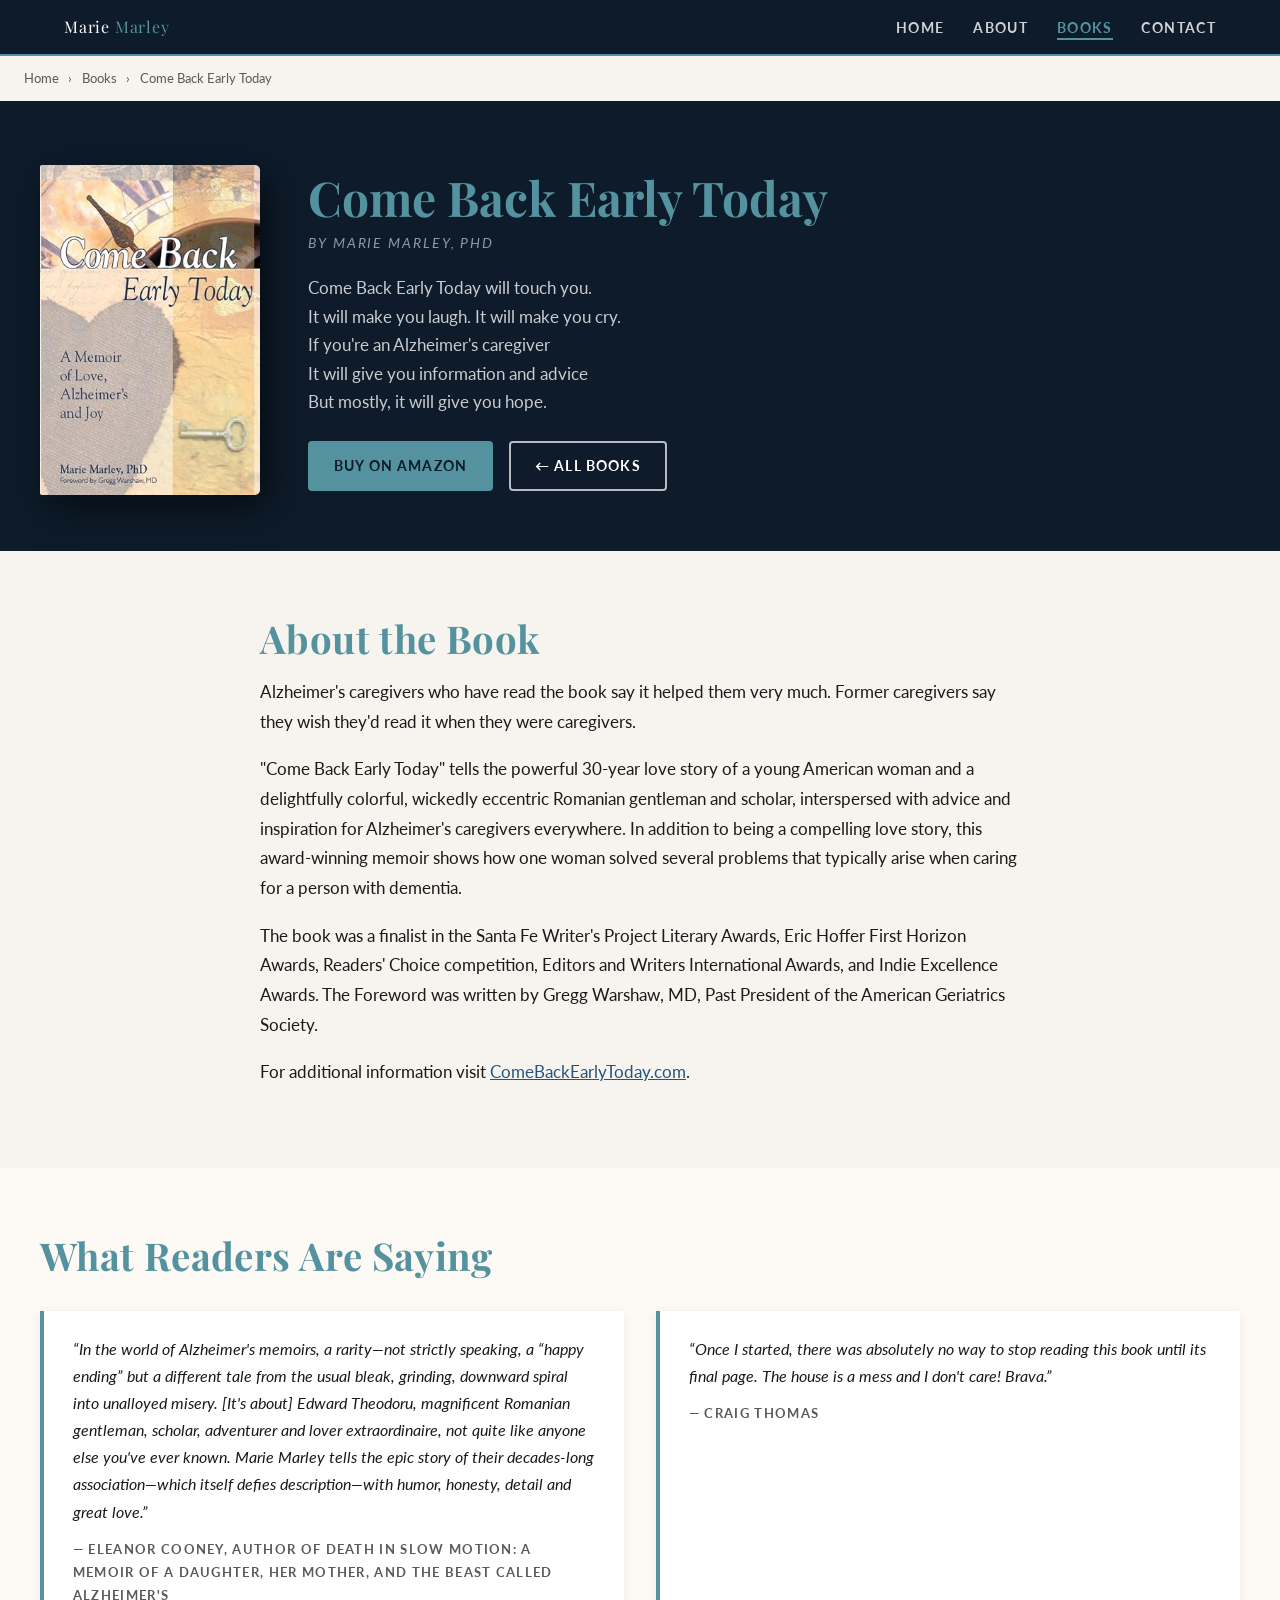
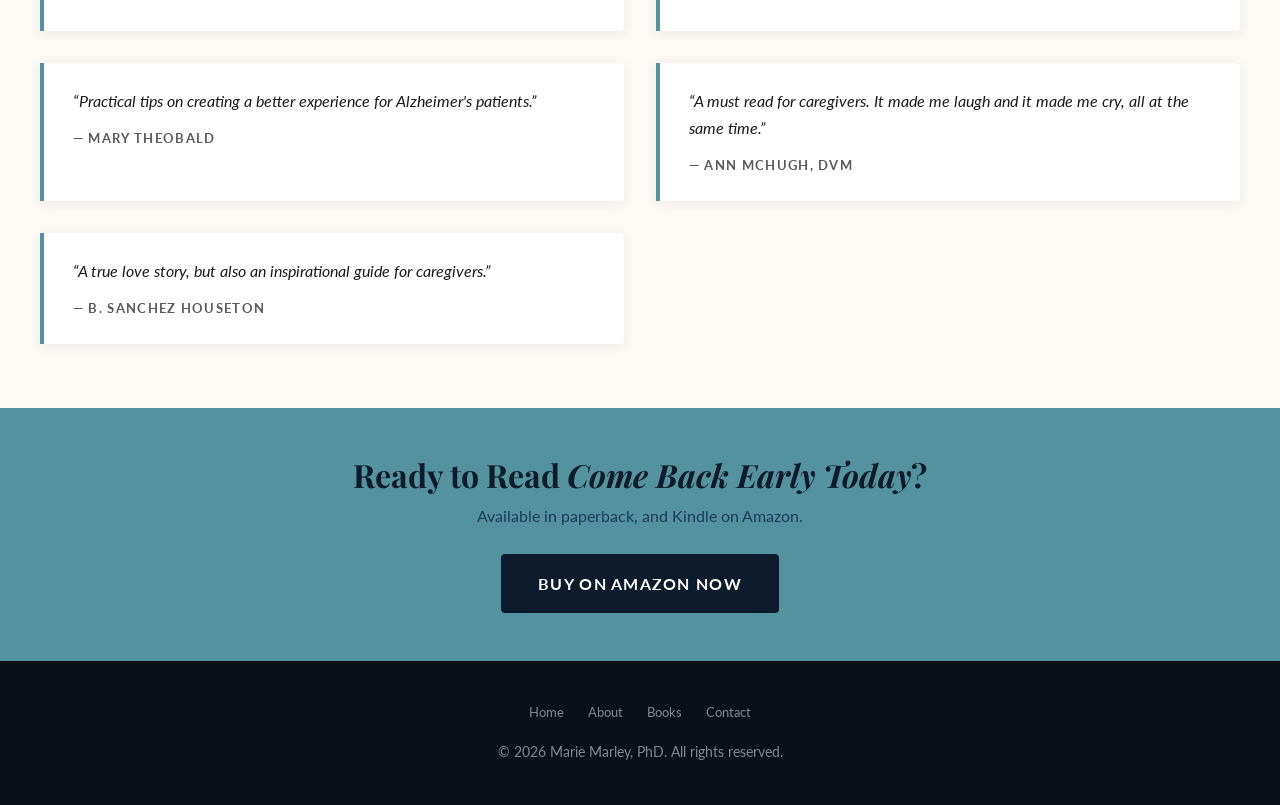
==== books/come-back-early-today.html @ f7d9d996 "Content added" ====
<!doctype html>
<html lang="en">
  <head>
    <meta charset="UTF-8" />
    <meta name="viewport" content="width=device-width, initial-scale=1.0" />

    <title>Come Back Early Today — Marie Marley, PhD</title>
    <meta
      name="description"
      content="Come Back Early Today by Marie Marley, PhD — An award-winning memoir of love and Alzheimer's caregiving. Read reviews, learn about the book, and buy on Amazon."
    />
    <meta name="author" content="Marie Marley, PhD" />
    <meta name="robots" content="index, follow" />
    <link
      rel="canonical"
      href="https://www.mariemarley.com/books/come-back-early-today.html"
    />

    <meta property="og:type" content="book" />
    <meta
      property="og:title"
      content="Come Back Early Today — Marie Marley, PhD"
    />
    <meta
      property="og:description"
      content="Award-winning memoir Come Back Early Today blends a 30-year love story with practical Alzheimer's-caregiving tips, offering hope, humor and inspiration."
    />
    <meta
      property="og:url"
      content="https://www.mariemarley.com/books/come-back-early-today.html"
    />
    <meta
      property="og:image"
      content="https://www.mariemarley.com/cbet-cover.jpg"
    />
    <meta property="books:author" content="Marie Marley, PhD" />

    <link rel="preconnect" href="https://fonts.googleapis.com" />
    <link rel="preconnect" href="https://fonts.gstatic.com" crossorigin />
    <link
      href="https://fonts.googleapis.com/css2?family=Playfair+Display:ital,wght@0,400;0,700;1,400&family=Lato:wght@400;700&display=swap"
      rel="stylesheet"
    />
    <link rel="stylesheet" href="../style.css" />

    <script type="application/ld+json">
      {
        "@context": "https://schema.org",
        "@type": "Book",
        "name": "Come Back Early Today",
        "author": {
          "@type": "Person",
          "name": "Marie Marley",
          "honorificSuffix": "PhD",
          "url": "https://www.mariemarley.com/"
        },
        "url": "https://www.mariemarley.com/books/come-back-early-today.html",
        "description": "Award-winning memoir Come Back Early Today blends a 30-year love story with practical Alzheimer's-caregiving tips, offering hope, humor and inspiration.",
        "genre": ["Memoir", "Caregiving", "Alzheimers"],
        "inLanguage": "en",
        "offers": {
          "@type": "Offer",
          "url": "https://a.co/d/095ijXGt",
          "availability": "https://schema.org/InStock",
          "seller": { "@type": "Organization", "name": "Amazon" }
        }
      }
    </script>
  </head>

  <body>
    <!-- Nav -->
    <nav class="site-nav" role="navigation" aria-label="Main navigation">
      <div class="site-nav-inner">
        <a href="../index.html" class="nav-logo">Marie <span>Marley</span></a>
        <ul class="nav-links">
          <li><a href="../index.html">Home</a></li>
          <li><a href="../index.html#about">About</a></li>
          <li>
            <a href="../index.html#books" class="active" aria-current="page"
              >Books</a
            >
          </li>
          <li><a href="../index.html#contact">Contact</a></li>
        </ul>
      </div>
    </nav>

    <!-- Breadcrumb -->
    <nav class="breadcrumb" aria-label="Breadcrumb">
      <a href="../index.html">Home</a>
      <span aria-hidden="true">›</span>
      <a href="../index.html#books">Books</a>
      <span aria-hidden="true">›</span>
      Come Back Early Today
    </nav>

    <main id="main-content">
      <!-- Hero -->
      <section class="book-hero" aria-labelledby="book-title">
        <div class="book-hero-inner">
          <div class="book-hero-cover">
            <img
              src="../cbet-cover.jpg"
              alt="Come Back Early Today book cover"
              width="220"
              height="330"
            />
          </div>
          <div class="book-hero-meta">
            <h1 id="book-title">Come Back Early Today</h1>
            <p class="book-subtitle-line">By Marie Marley, PhD</p>
            <p>
              Come Back Early Today will touch you.<br />
              It will make you laugh. It will make you cry.<br />
              If you're an Alzheimer's caregiver<br />
              It will give you information and advice<br />
              But mostly, it will give you hope.
            </p>
            <div class="book-cta-group">
              <a
                href="https://a.co/d/095ijXGt"
                class="btn btn-primary"
                target="_blank"
                rel="noopener noreferrer"
                aria-label="Buy Come Back Early Today on Amazon (opens in new tab)"
                >Buy on Amazon</a
              >
              <a href="../index.html#books" class="btn btn-ghost"
                >← All Books</a
              >
            </div>
          </div>
        </div>
      </section>

      <!-- Description -->
      <section class="book-desc-section" aria-labelledby="desc-heading">
        <div class="book-desc-inner">
          <h2 id="desc-heading" class="section-heading">About the Book</h2>
          <p>
            Alzheimer's caregivers who have read the book say it helped them
            very much. Former caregivers say they wish they'd read it when they
            were caregivers.
          </p>
          <p>
            "Come Back Early Today" tells the powerful 30-year love story of a
            young American woman and a delightfully colorful, wickedly eccentric
            Romanian gentleman and scholar, interspersed with advice and
            inspiration for Alzheimer's caregivers everywhere. In addition to
            being a compelling love story, this award-winning memoir shows how
            one woman solved several problems that typically arise when caring
            for a person with dementia.
          </p>
          <p>
            The book was a finalist in the Santa Fe Writer's Project Literary
            Awards, Eric Hoffer First Horizon Awards, Readers' Choice
            competition, Editors and Writers International Awards, and Indie
            Excellence Awards. The Foreword was written by Gregg Warshaw, MD,
            Past President of the American Geriatrics Society.
          </p>
          <p>
            For additional information visit
            <a href="https:www.ComeBackEarlyToday.com">ComeBackEarlyToday.com</a
            >.
          </p>
        </div>
      </section>

      <!-- Reviews -->
      <section class="reviews-section" aria-labelledby="reviews-heading">
        <div class="reviews-inner">
          <h2 class="section-heading" id="reviews-heading">
            What Readers Are Saying
          </h2>
          <div class="reviews-grid">
            <div class="review-card">
              <p class="review-text">
                &ldquo;In the world of Alzheimer's memoirs, a rarity—not
                strictly speaking, a “happy ending” but a different tale from
                the usual bleak, grinding, downward spiral into unalloyed
                misery. [It's about] Edward Theodoru, magnificent Romanian
                gentleman, scholar, adventurer and lover extraordinaire, not
                quite like anyone else you've ever known. Marie Marley tells the
                epic story of their decades-long association—which itself defies
                description—with humor, honesty, detail and great love.&rdquo;
              </p>
              <p class="review-attribution">
                &mdash; Eleanor Cooney, Author of Death in Slow Motion: a Memoir
                of a Daughter, her Mother, and the Beast Called Alzheimer's
              </p>
            </div>

            <div class="review-card">
              <p class="review-text">
                &ldquo;Once I started, there was absolutely no way to stop
                reading this book until its final page. The house is a mess and
                I don't care! Brava.&rdquo;
              </p>
              <p class="review-attribution">&mdash; Craig Thomas</p>
            </div>

            <div class="review-card">
              <p class="review-text">
                &ldquo;Practical tips on creating a better experience for
                Alzheimer's patients.&rdquo;
              </p>
              <p class="review-attribution">&mdash; Mary Theobald</p>
            </div>

            <div class="review-card">
              <p class="review-text">
                &ldquo;A must read for caregivers. It made me laugh and it made
                me cry, all at the same time.&rdquo;
              </p>
              <p class="review-attribution">&mdash; Ann McHugh, DVM</p>
            </div>

            <div class="review-card">
              <p class="review-text">
                &ldquo;A true love story, but also an inspirational guide for
                caregivers.&rdquo;
              </p>
              <p class="review-attribution">&mdash; B. Sanchez Houseton</p>
            </div>
          </div>
        </div>
      </section>

      <!-- CTA Banner -->
      <section class="book-cta-banner" aria-labelledby="cta-heading">
        <h2 id="cta-heading">Ready to Read <em>Come Back Early Today</em>?</h2>
        <p>Available in paperback, and Kindle on Amazon.</p>
        <a
          href="https://a.co/d/095ijXGt"
          class="btn btn-primary"
          target="_blank"
          rel="noopener noreferrer"
          aria-label="Buy Come Back Early Today on Amazon"
          >Buy on Amazon Now</a
        >
      </section>
    </main>

    <!-- Footer -->
    <footer class="site-footer" role="contentinfo">
      <div class="footer-inner">
        <ul class="footer-links">
          <li><a href="../index.html">Home</a></li>
          <li><a href="../index.html#about">About</a></li>
          <li><a href="../index.html#books">Books</a></li>
          <li><a href="../index.html#contact">Contact</a></li>
        </ul>
        <p class="footer-copy">
          &copy; <span id="yr"></span> Marie Marley, PhD. All rights reserved.
        </p>
      </div>
    </footer>
    <script>
      document.getElementById("yr").textContent = new Date().getFullYear();
    </script>
  </body>
</html>
---- style.css ----
/* ============================================================
   Marie Marley, PhD — Author Website
   Type: Playfair Display (display) + Lato (body)
   ============================================================ */

/* ---------- Reset & Base ---------- */
*, *::before, *::after { box-sizing: border-box; margin: 0; padding: 0; }

:root {
  --aqua:        #54929f;
  --aqua-deep:   #205482;
  --navy:        #0d1b2a;
  --navy-mid:    #1a3a5c;
  --cream:       #f7f3ee;
  --warm-white:  #fdfaf6;
  --body-text:   #1a1a1a;
  --muted:       #5a5a5a;
  --shelf-wood:  #7a5230;
  --shelf-dark:  #4a3018;
  --shelf-lip:   #271a0a;
  --gold:        #c89c4a;
  --vt-wood-dark: #1a1208;
  --vt-wood-medium: #2d2116;
  --vt-wood-light: #3d2e1f;

  --max-w: 1200px;
  --section-pad: 4rem 1.5rem;
  --radius: 4px;
}

html { scroll-behavior: smooth; }

body {
  font-family: 'Lato', 'Segoe UI', Arial, sans-serif;
  font-size: 17px;
  line-height: 1.75;
  color: var(--body-text);
  background: var(--warm-white);
}

img { display: block; max-width: 100%; height: auto; }

a { color: var(--aqua-deep); text-decoration: underline; }
a:hover { color: var(--navy); }

/* ---------- Typography ---------- */
h1, h2, h3, h4 {
  font-family: 'Playfair Display', Georgia, 'Times New Roman', serif;
  line-height: 1.2;
}

.section-heading {
  color: var(--aqua);
  font-size: clamp(1.6rem, 3.5vw, 2.4rem);
  margin-bottom: 0.5rem;
  letter-spacing: 0.01em;
}

.section-subhead {
  color: var(--muted);
  font-size: 1rem;
  font-weight: 400;
  margin-bottom: 2.5rem;
  font-style: italic;
}

/* ---------- Buttons ---------- */
.btn {
  display: inline-block;
  padding: 0.65rem 1.5rem;
  border-radius: var(--radius);
  font-family: 'Lato', sans-serif;
  font-size: 0.9rem;
  font-weight: 700;
  text-transform: uppercase;
  letter-spacing: 0.08em;
  text-decoration: none;
  transition: background 0.2s, color 0.2s, transform 0.15s;
  cursor: pointer;
}

.btn-primary {
  background: var(--aqua);
  color: var(--navy);
  border: 2px solid var(--aqua);
}
.btn-primary:hover {
  background: var(--aqua-deep);
  border-color: var(--aqua-deep);
  color: white;
  transform: translateY(-1px);
}

.btn-outline {
  background: transparent;
  color: var(--navy-mid);
  border: 2px solid var(--navy-mid);
}
.btn-outline:hover {
  background: var(--navy-mid);
  color: white;
  transform: translateY(-1px);
}

.btn-ghost {
  background: transparent;
  color: white;
  border: 2px solid rgba(255,255,255,0.7);
}
.btn-ghost:hover {
  background: rgba(255,255,255,0.15);
  border-color: white;
  color: white;
}

/* ---------- Site Header & Hero ---------- */
.site-header {
  position: relative;
  width: 100%;
  background: var(--navy);
  overflow: hidden;
}

.hero-cityscape {
  position: absolute;
  inset: 0;
  width: 100%;
  height: 100%;
  object-fit: cover;
  object-position: center bottom;
}

.hero-overlay {
  position: absolute;
  inset: 0;
  background: linear-gradient(
    to bottom,
    rgba(13,27,42,0.55) 0%,
    rgba(13,27,42,0.25) 55%,
    rgba(13,27,42,0.72) 100%
  );
}

.hero-content {
  position: relative;
  z-index: 2;
  display: flex;
  align-items: center;
  justify-content: center;
  padding: 3.5rem 1.5rem 2rem;
  min-height: 220px;
}

.hero-name {
  font-family: 'Playfair Display', Georgia, serif;
  font-size: clamp(2rem, 5.5vw, 4rem);
  color: white;
  text-align: center;
  letter-spacing: 0.04em;
  text-shadow: 0 2px 18px rgba(0,0,0,0.5);
  line-height: 1.1;
}

.hero-name span {
  display: block;
  font-size: 0.45em;
  font-weight: 400;
  letter-spacing: 0.18em;
  text-transform: uppercase;
  margin-top: 0.3em;
}

/* ---------- Bookshelf ---------- */
.bookshelf-section {
  position: relative;
  z-index: 2;
  background: transparent;
  padding: 0 0 0;
  overflow: hidden;
}

/* The wooden shelf sits at the bottom of the header region */
.shelf-wrapper {
  background: linear-gradient(to bottom, rgba(13,27,42,0.85) 0%, var(--navy) 100%);
  padding: 1.5rem 1.5rem 0;
  display: flex;
  justify-content: center;
}

.shelf-inner {
  width: 100%;
  max-width: var(--max-w);
  position: relative;
}

.shelf-books {
  display: flex;
  align-items: flex-end;
  justify-content: center;
  gap: 2rem;
  padding: 0 1rem;
}

.shelf-book {
  display: flex;
  flex-direction: column;
  align-items: center;
  text-decoration: none;
  transition: transform 0.25s;
  flex: 0 0 auto;
}

.shelf-book:hover { transform: translateY(-8px); }

.shelf-book img {
  width: clamp(70px, 10vw, 130px);
  height: auto;
  box-shadow: 4px 6px 16px rgba(0,0,0,0.55);
  border-radius: 2px 3px 3px 2px;
}

.shelf-book.coming-soon {
  opacity: 0.55;
  cursor: default;
}
.shelf-book.coming-soon:hover { transform: none; }

.shelf-book-label {
  visibility: hidden;
  position: fixed;
  font-family: 'Lato', sans-serif;
  font-size: 0.65rem;
  color: rgba(255,255,255,0.6);
  text-transform: uppercase;
  letter-spacing: 0.12em;
  margin-top: 0.5rem;
  text-align: center;
}

/* The plank */
.shelf-plank {
  height: 20px;
  background: url("data:image/svg+xml,%3Csvg viewBox='0 0 100 100' xmlns='://www.w3.org/2000/svg'%3E%3Cfilter id='noise'%3E%3CfeTurbulence type='fractalNoise' baseFrequency='0.8' numOctaves='4' stitchTiles='stitch'/%3E%3C/filter%3E%3Crect width='100%25' height='100%25' filter='url(%23noise)' opacity='0.08'/%3E%3C/svg%3E"),
    linear-gradient(
      180deg,
      var(--vt-wood-dark) 0%,
      var(--vt-wood-medium) 15%,
      var(--vt-wood-light) 50%,
      var(--vt-wood-medium) 85%,
      var(--vt-wood-dark) 100%
    );
  box-shadow: 0 6px 18px rgba(0,0,0,0.55);
  border-radius: 2px;
  position: relative;
  left: -50%;
  width: 200%;
}
.shelf-plank::before {
  content: '';
  position: absolute;
  top: 2px; left: 0; right: 0;
  height: 3px;
  background: linear-gradient(
    90deg,
    transparent 0%,
    rgba(139, 115, 85, 0.3) 20%,
    rgba(139, 115, 85, 0.5) 50%,
    rgba(139, 115, 85, 0.3) 80%,
    transparent 100%);
  border-radius: 2px;
}
.shelf-lip {
  height: 10px;
  background: var(--shelf-lip);
  box-shadow: 0 4px 10px rgba(0,0,0,0.4);
  position: relative;
  left: -50%;
  width: 200%;
}
.shelf-lip::after {
  content: "";
  position: absolute;
  bottom: 0;
  left: 0;
  right: 0;
  height: 30px;
  background: linear-gradient( 90deg, transparent 0%, rgba(128, 109, 87, 0.3) 20%, rgba(69, 58, 43, 0.5) 50%, rgba(95, 73, 46, 0.3) 80%, transparent 100% );
}

/* ---------- Navigation Bar ---------- */
.site-nav {
  background: var(--navy);
  border-bottom: 2px solid var(--aqua);
  position: sticky;
  top: 0;
  z-index: 100;
}

.site-nav-inner {
  max-width: var(--max-w);
  margin: 0 auto;
  padding: 0 1.5rem;
  display: flex;
  align-items: center;
  justify-content: space-between;
  height: 54px;
}

.nav-logo {
  font-family: 'Playfair Display', Georgia, serif;
  font-size: 1rem;
  color: white;
  text-decoration: none;
  letter-spacing: 0.05em;
}

a.nav-logo:hover {
  color:white;
  text-decoration: underline;
}

.nav-logo span { color: var(--aqua); }

.nav-links {
  display: flex;
  gap: 1.8rem;
  list-style: none;
}

.nav-links a {
  font-size: 0.85rem;
  font-weight: 700;
  text-transform: uppercase;
  letter-spacing: 0.1em;
  color: rgba(255,255,255,0.8);
  text-decoration: none;
  transition: color 0.2s;
  padding-bottom: 2px;
  border-bottom: 2px solid transparent;
}
.nav-links a:hover,
.nav-links a.active {
  color: var(--aqua);
  border-bottom-color: var(--aqua);
}

/* ---------- About / Bio Section ---------- */
.about-section {
  background: var(--cream);
  padding: var(--section-pad);
}

.about-inner {
  max-width: var(--max-w);
  margin: 0 auto;
  display: grid;
  grid-template-columns: 280px 1fr;
  gap: 3.5rem;
  align-items: start;
}

.about-photo-wrap {
  position: relative;
}

.about-photo {
  width: 100%;
  border-radius: var(--radius);
  box-shadow: 6px 8px 28px rgba(13,27,42,0.22);
}

.about-photo-caption {
  font-size: 0.78rem;
  color: var(--muted);
  text-align: center;
  margin-top: 0.6rem;
  font-style: italic;
}

.about-text h2 {
  color: var(--aqua);
  font-size: clamp(1.8rem, 3vw, 2.6rem);
  margin-bottom: 0.15rem;
}

.about-text .author-credential {
  font-size: 0.85rem;
  color: var(--muted);
  text-transform: uppercase;
  letter-spacing: 0.14em;
  font-weight: 700;
  margin-bottom: 1.5rem;
  display: block;
}

.about-text p { margin-bottom: 1.1rem; }
.about-text p:last-child { margin-bottom: 0; }

/* ---------- Books Section ---------- */
.books-section {
  background: var(--warm-white);
  padding: var(--section-pad);
}

.books-section-inner {
  max-width: var(--max-w);
  margin: 0 auto;
}

.books-grid {
  display: block;
}

.book-card {
  background: white;
  border-radius: var(--radius);
  box-shadow: 0 2px 16px rgba(13,27,42,0.09);
  overflow: hidden;
  display: grid;
  transition: box-shadow 0.25s, transform 0.25s;
  margin-bottom: 2.5rem;
  grid-template-columns: repeat(6, 1fr);
}

.book-card:hover {
  box-shadow: 0 8px 32px rgba(13,27,42,0.16);
  transform: translateY(-3px);
}

.book-card-cover {
  background: var(--navy-mid);
  padding: 2rem 2rem 1.5rem;
}

.book-card-cover img {
  width: clamp(120px, 50%, 160px);
  box-shadow: 4px 6px 20px rgba(0,0,0,0.4);
  border-radius: 2px 4px 4px 2px;
  place-self: center;
}

.book-card-body {
  padding: 1.5rem;
  grid-column-start: 2;
  grid-column-end: 6;
}

.book-card-title {
  color: var(--aqua);
  font-size: 1.25rem;
  margin-bottom: 0.4rem;
}

.book-card-subtitle {
  font-size: 0.8rem;
  color: var(--muted);
  margin-bottom: 1rem;
  font-style: italic;
}

.book-card-desc {
  font-size: 0.95rem;
  color: var(--body-text);
  line-height: 1.65;
  flex: 1;
  margin-bottom: 1.4rem;
}

.book-card-links {
  display: flex;
  gap: 0.8rem;
  flex-wrap: wrap;
  margin-top: auto;
}

/* ---------- Upcoming Book Teaser ---------- */
.upcoming-section {
  background: var(--navy);
  padding: var(--section-pad);
  text-align: center;
}

.upcoming-inner {
  max-width: 660px;
  margin: 0 auto;
}

.upcoming-section .section-heading { color: var(--aqua); }
.upcoming-section p.section-subhead { color: rgba(255,255,255,0.55); text-align: center;}

.upcoming-section p {
  color: rgba(255,255,255,0.8);
  font-size: 1.05rem;
  margin-bottom: 2rem;
  text-align: left;
}

/* ---------- Footer ---------- */
.site-footer {
  background: #080f18;
  color: rgba(255,255,255,0.5);
  padding: 2.5rem 1.5rem;
  text-align: center;
  font-size: 0.85rem;
}

.footer-inner {
  max-width: var(--max-w);
  margin: 0 auto;
}

.footer-links {
  list-style: none;
  display: flex;
  gap: 1.5rem;
  justify-content: center;
  margin-bottom: 1rem;
  flex-wrap: wrap;
}

.footer-links a {
  color: rgba(255,255,255,0.5);
  text-decoration: none;
  font-size: 0.82rem;
  transition: color 0.2s;
}
.footer-links a:hover { color: var(--aqua); }

.footer-copy { margin-top: 0.5rem; }

/* ============================================================
   BOOK DETAIL PAGE
   ============================================================ */

/* Book page hero */
.book-hero {
  background: var(--navy);
  padding: 4rem 1.5rem 3.5rem;
}

.book-hero-inner {
  max-width: var(--max-w);
  margin: 0 auto;
  display: grid;
  grid-template-columns: 220px 1fr;
  gap: 3rem;
  align-items: center;
}

.book-hero-cover img {
  width: 100%;
  box-shadow: 8px 12px 36px rgba(0,0,0,0.55);
  border-radius: 2px 5px 5px 2px;
}

.book-hero-meta { color: white; }

.book-hero-meta h1 {
  color: var(--aqua);
  font-size: clamp(1.8rem, 4vw, 3rem);
  margin-bottom: 0.3rem;
}

.book-hero-meta .book-subtitle-line {
  font-size: 0.85rem;
  color: rgba(255,255,255,0.55);
  text-transform: uppercase;
  letter-spacing: 0.14em;
  margin-bottom: 1.2rem;
  font-style: italic;
}

.book-hero-meta p {
  font-size: 1.05rem;
  color: rgba(255,255,255,0.78);
  line-height: 1.7;
  margin-bottom: 1.5rem;
  max-width: 560px;
}

.book-cta-group {
  display: flex;
  gap: 1rem;
  flex-wrap: wrap;
  margin-top: 0.5rem;
}

/* Book description */
.book-desc-section {
  background: var(--cream);
  padding: var(--section-pad);
}

.book-desc-inner {
  max-width: 760px;
  margin: 0 auto;
}

.book-desc-inner h2 { color: var(--aqua); margin-bottom: 1rem; }
.book-desc-inner p { margin-bottom: 1.1rem; }

/* Reviews */
.reviews-section {
  background: var(--warm-white);
  padding: var(--section-pad);
}

.reviews-inner {
  max-width: var(--max-w);
  margin: 0 auto;
}

.reviews-grid {
  display: grid;
  grid-template-columns: repeat(2, 1fr);
  gap: 2rem;
  margin-top: 2rem;
}

.review-card {
  background: white;
  border-left: 4px solid var(--aqua);
  border-radius: 0 var(--radius) var(--radius) 0;
  padding: 1.5rem 1.8rem;
  box-shadow: 0 2px 12px rgba(13,27,42,0.07);
}

.review-text {
  font-style: italic;
  font-size: 1rem;
  color: var(--body-text);
  line-height: 1.7;
  margin-bottom: 0.8rem;
}

.review-attribution {
  font-size: 0.82rem;
  font-weight: 700;
  color: var(--muted);
  text-transform: uppercase;
  letter-spacing: 0.1em;
}

/* Awards */
.awards-section {
  background: var(--navy);
  padding: var(--section-pad);
}

.awards-inner {
  max-width: var(--max-w);
  margin: 0 auto;
}

.awards-inner .section-heading { color: var(--aqua); }

.awards-list {
  list-style: none;
  display: flex;
  flex-wrap: wrap;
  gap: 1rem;
  margin-top: 1.5rem;
}

.awards-list li {
  background: rgba(46,196,214,0.12);
  border: 1px solid rgba(46,196,214,0.35);
  color: var(--aqua);
  padding: 0.6rem 1.2rem;
  border-radius: 2rem;
  font-size: 0.88rem;
  font-weight: 700;
  letter-spacing: 0.06em;
}

/* Book page CTA banner */
.book-cta-banner {
  background: var(--aqua);
  padding: 3rem 1.5rem;
  text-align: center;
}

.book-cta-banner h2 {
  color: var(--navy);
  font-size: clamp(1.4rem, 3vw, 2rem);
  margin-bottom: 0.5rem;
}
.book-cta-banner p {
  color: var(--navy-mid);
  margin-bottom: 1.5rem;
  font-size: 1rem;
}
.book-cta-banner .btn-primary {
  background: var(--navy);
  border-color: var(--navy);
  color: white;
  font-size: 1rem;
  padding: 0.85rem 2.2rem;
}
.book-cta-banner .btn-primary:hover {
  background: #0d1b2a;
  border-color: #0d1b2a;
}

/* Breadcrumb nav */
.breadcrumb {
  background: var(--cream);
  padding: 0.7rem 1.5rem;
  font-size: 0.82rem;
  color: var(--muted);
}
.breadcrumb a {
  color: var(--muted);
  text-decoration: none;
}
.breadcrumb a:hover { color: var(--aqua-deep); }
.breadcrumb span { margin: 0 0.4rem; }

/* ============================================================
   RESPONSIVE
   ============================================================ */

@media (max-width: 900px) {
  .about-inner {
    grid-template-columns: 1fr;
  }
  .about-photo-wrap {
    max-width: 280px;
    margin: 0 auto;
  }
  .books-grid {
    grid-template-columns: repeat(2, 1fr);
  }
  .book-hero-inner {
    grid-template-columns: 180px 1fr;
    gap: 2rem;
  }
  .reviews-grid {
    grid-template-columns: 1fr;
  }
}

@media (max-width: 640px) {
  :root { --section-pad: 2.8rem 1.2rem; }

  .shelf-books { gap: 0.8rem; }
  .shelf-book img { width: clamp(55px, 18vw, 90px); }

  .books-grid {
    max-width: 420px;
    margin: 0 auto;
  }

  .book-card {
    grid-template-columns: 1fr;
  }

  .book-hero-inner {
    grid-template-columns: 1fr;
    text-align: center;
  }
  .book-hero-cover {
    max-width: 200px;
    margin: 0 auto;
  }
  .book-hero-meta p { max-width: 100%; }
  .book-cta-group { justify-content: center; }

  .nav-links { gap: 1rem; }
  .nav-links a { font-size: 0.76rem; }

  .hero-name { font-size: clamp(1.5rem, 7vw, 2.8rem); }
}

@media (max-width: 400px) {
  .shelf-books { gap: 0.5rem; }
  .shelf-book img { width: 55px; }
  .nav-links { gap: 0.7rem; }
  .nav-links a { font-size: 0.7rem; letter-spacing: 0.05em; }
}

/* ---------- Print / reduced motion ---------- */
@media (prefers-reduced-motion: reduce) {
  .shelf-book, .book-card, .btn { transition: none; }
}
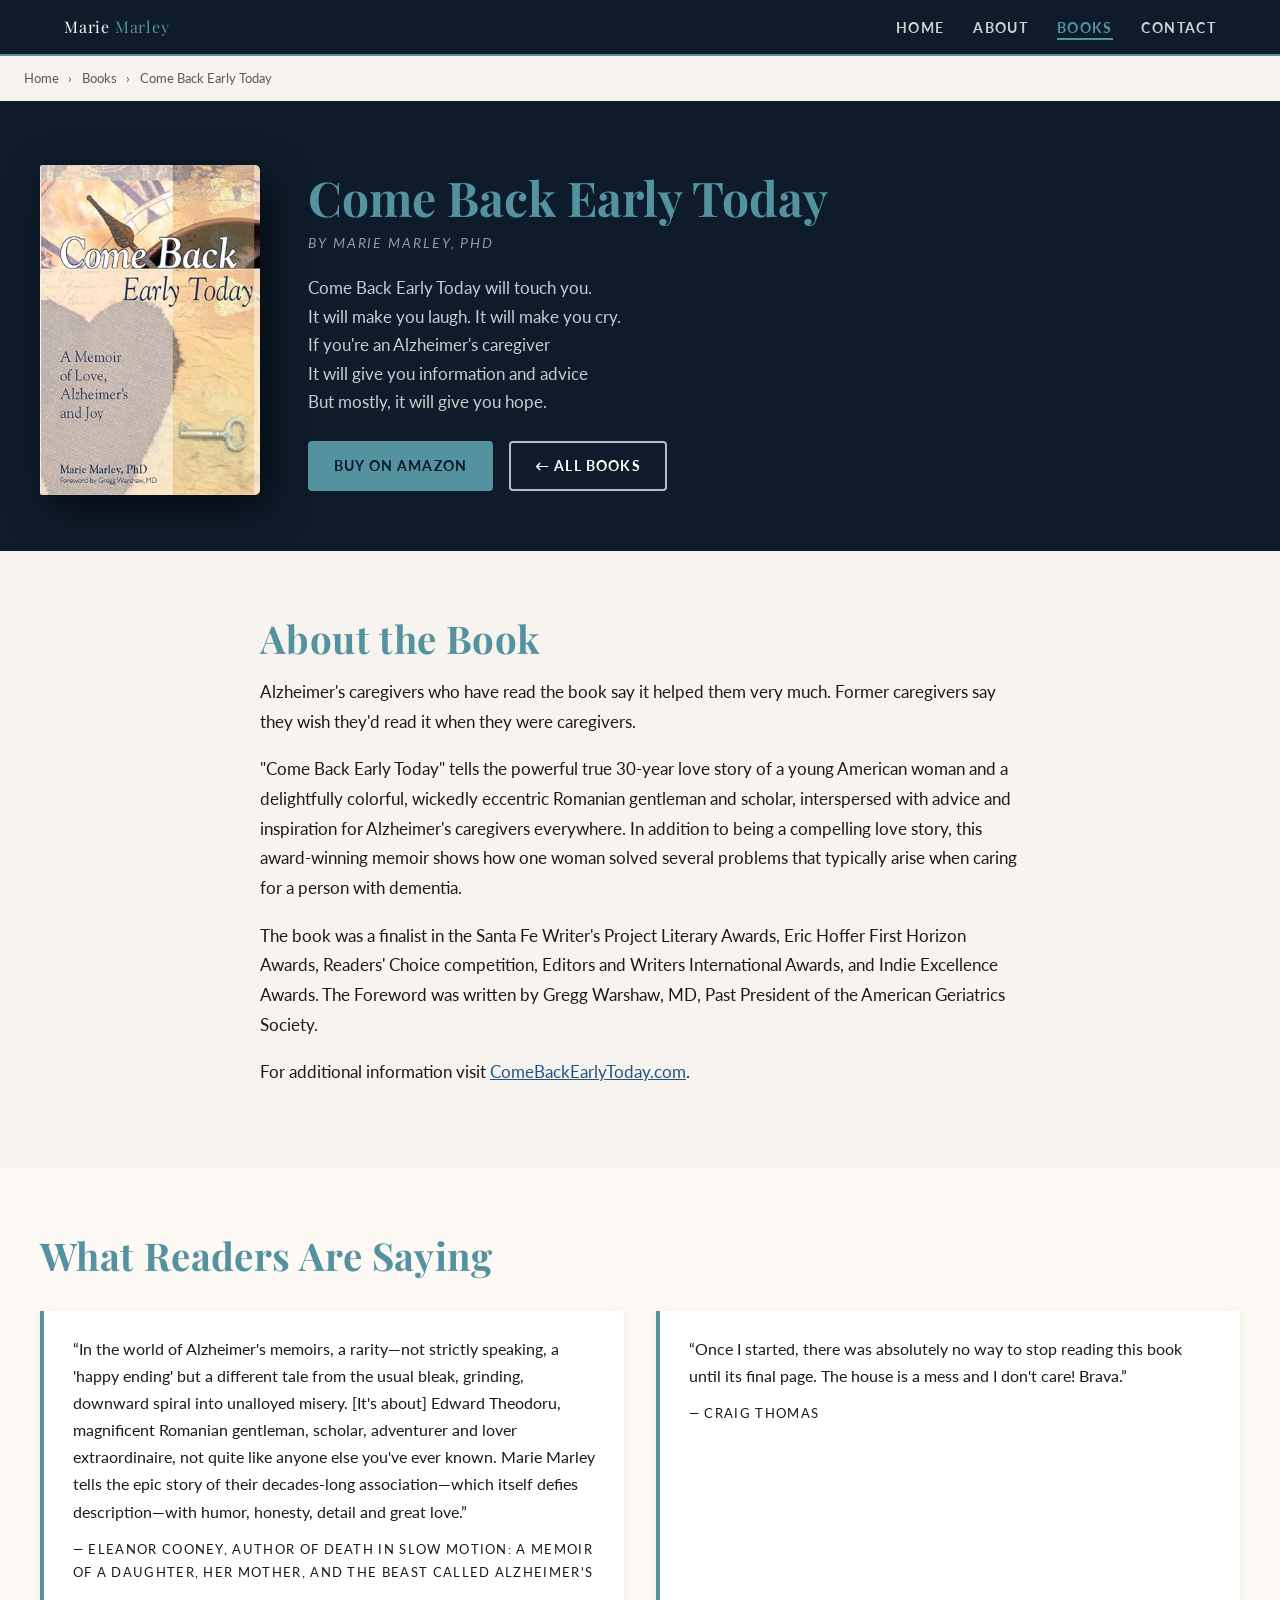
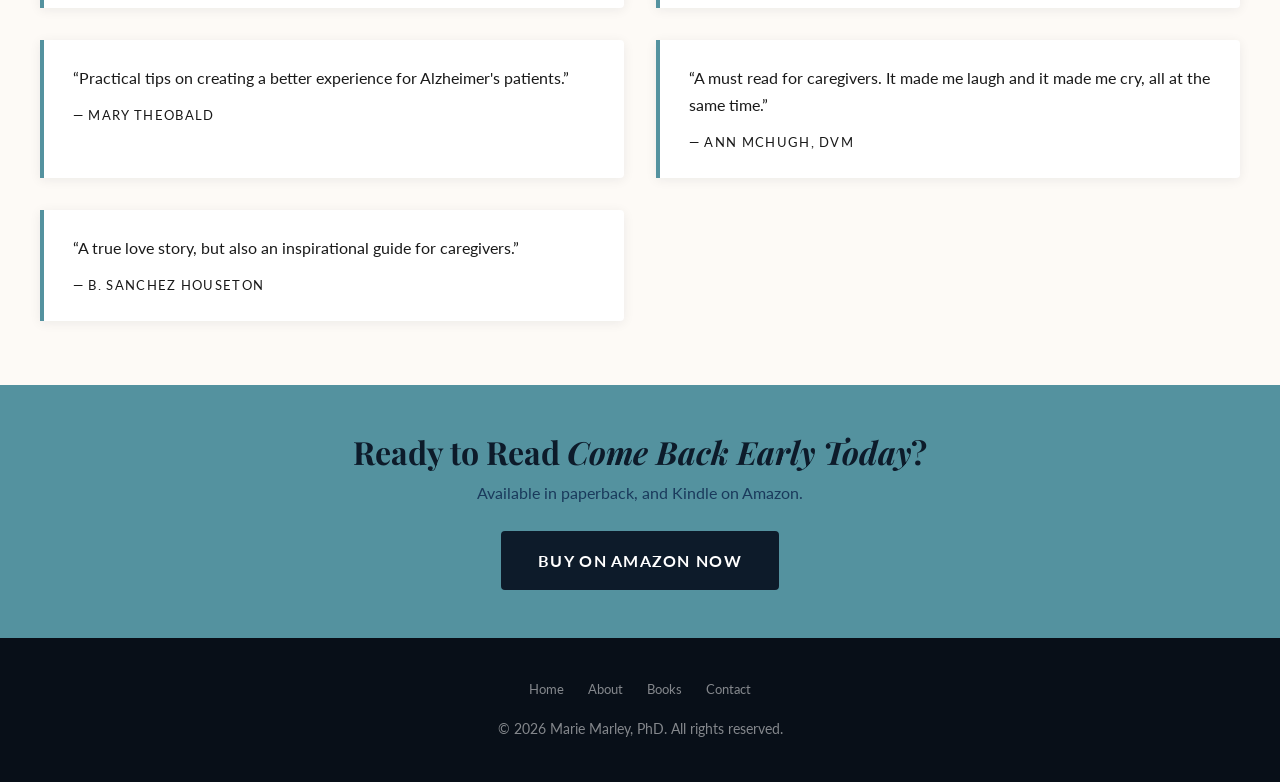
==== commit 145f51bf: "bug fixes and meta data" ====
--- a/books/come-back-early-today.html
+++ b/books/come-back-early-today.html
@@ -7,7 +7,7 @@
     <title>Come Back Early Today — Marie Marley, PhD</title>
     <meta
       name="description"
-      content="Come Back Early Today by Marie Marley, PhD — An award-winning memoir of love and Alzheimer's caregiving. Read reviews, learn about the book, and buy on Amazon."
+      content="Award-winning 'Come Back Early Today' tells the powerful love story of a young American woman and a delightfully colorful, wickedly eccentric Romanian gentleman and scholar, with a focus on the time he had Alzheimer's"
     />
     <meta name="author" content="Marie Marley, PhD" />
     <meta name="robots" content="index, follow" />
@@ -23,7 +23,7 @@
     />
     <meta
       property="og:description"
-      content="Award-winning memoir Come Back Early Today blends a 30-year love story with practical Alzheimer's-caregiving tips, offering hope, humor and inspiration."
+      content="Award-winning 'Come Back Early Today' tells the powerful love story of a young American woman and a delightfully colorful, wickedly eccentric Romanian gentleman and scholar, with a focus on the time he had Alzheimer's"
     />
     <meta
       property="og:url"
@@ -55,8 +55,8 @@
           "url": "https://www.mariemarley.com/"
         },
         "url": "https://www.mariemarley.com/books/come-back-early-today.html",
-        "description": "Award-winning memoir Come Back Early Today blends a 30-year love story with practical Alzheimer's-caregiving tips, offering hope, humor and inspiration.",
-        "genre": ["Memoir", "Caregiving", "Alzheimers"],
+        "description": "Award-winning 'Come Back Early Today' tells the powerful love story of a young American woman and a delightfully colorful, wickedly eccentric Romanian gentleman and scholar, with a focus on the time he had Alzheimer's. Caregivers say the book helped them very much; former caregivers say they wish they'd had it when they were caregivers.",
+        "genre": ["Memoir", "Creative nonfiction", "Alzheimers"],
         "inLanguage": "en",
         "offers": {
           "@type": "Offer",
@@ -144,7 +144,7 @@
             were caregivers.
           </p>
           <p>
-            "Come Back Early Today" tells the powerful 30-year love story of a
+            "Come Back Early Today" tells the powerful true 30-year love story of a
             young American woman and a delightfully colorful, wickedly eccentric
             Romanian gentleman and scholar, interspersed with advice and
             inspiration for Alzheimer's caregivers everywhere. In addition to
@@ -177,7 +177,7 @@
             <div class="review-card">
               <p class="review-text">
                 &ldquo;In the world of Alzheimer's memoirs, a rarity—not
-                strictly speaking, a “happy ending” but a different tale from
+                strictly speaking, a 'happy ending' but a different tale from
                 the usual bleak, grinding, downward spiral into unalloyed
                 misery. [It's about] Edward Theodoru, magnificent Romanian
                 gentleman, scholar, adventurer and lover extraordinaire, not
--- a/style.css
+++ b/style.css
@@ -128,6 +128,7 @@
   height: 100%;
   object-fit: cover;
   object-position: center bottom;
+  opacity: .3;
 }
 
 .hero-overlay {
@@ -626,7 +627,6 @@
 }
 
 .review-text {
-  font-style: italic;
   font-size: 1rem;
   color: var(--body-text);
   line-height: 1.7;
@@ -635,8 +635,6 @@
 
 .review-attribution {
   font-size: 0.82rem;
-  font-weight: 700;
-  color: var(--muted);
   text-transform: uppercase;
   letter-spacing: 0.1em;
 }
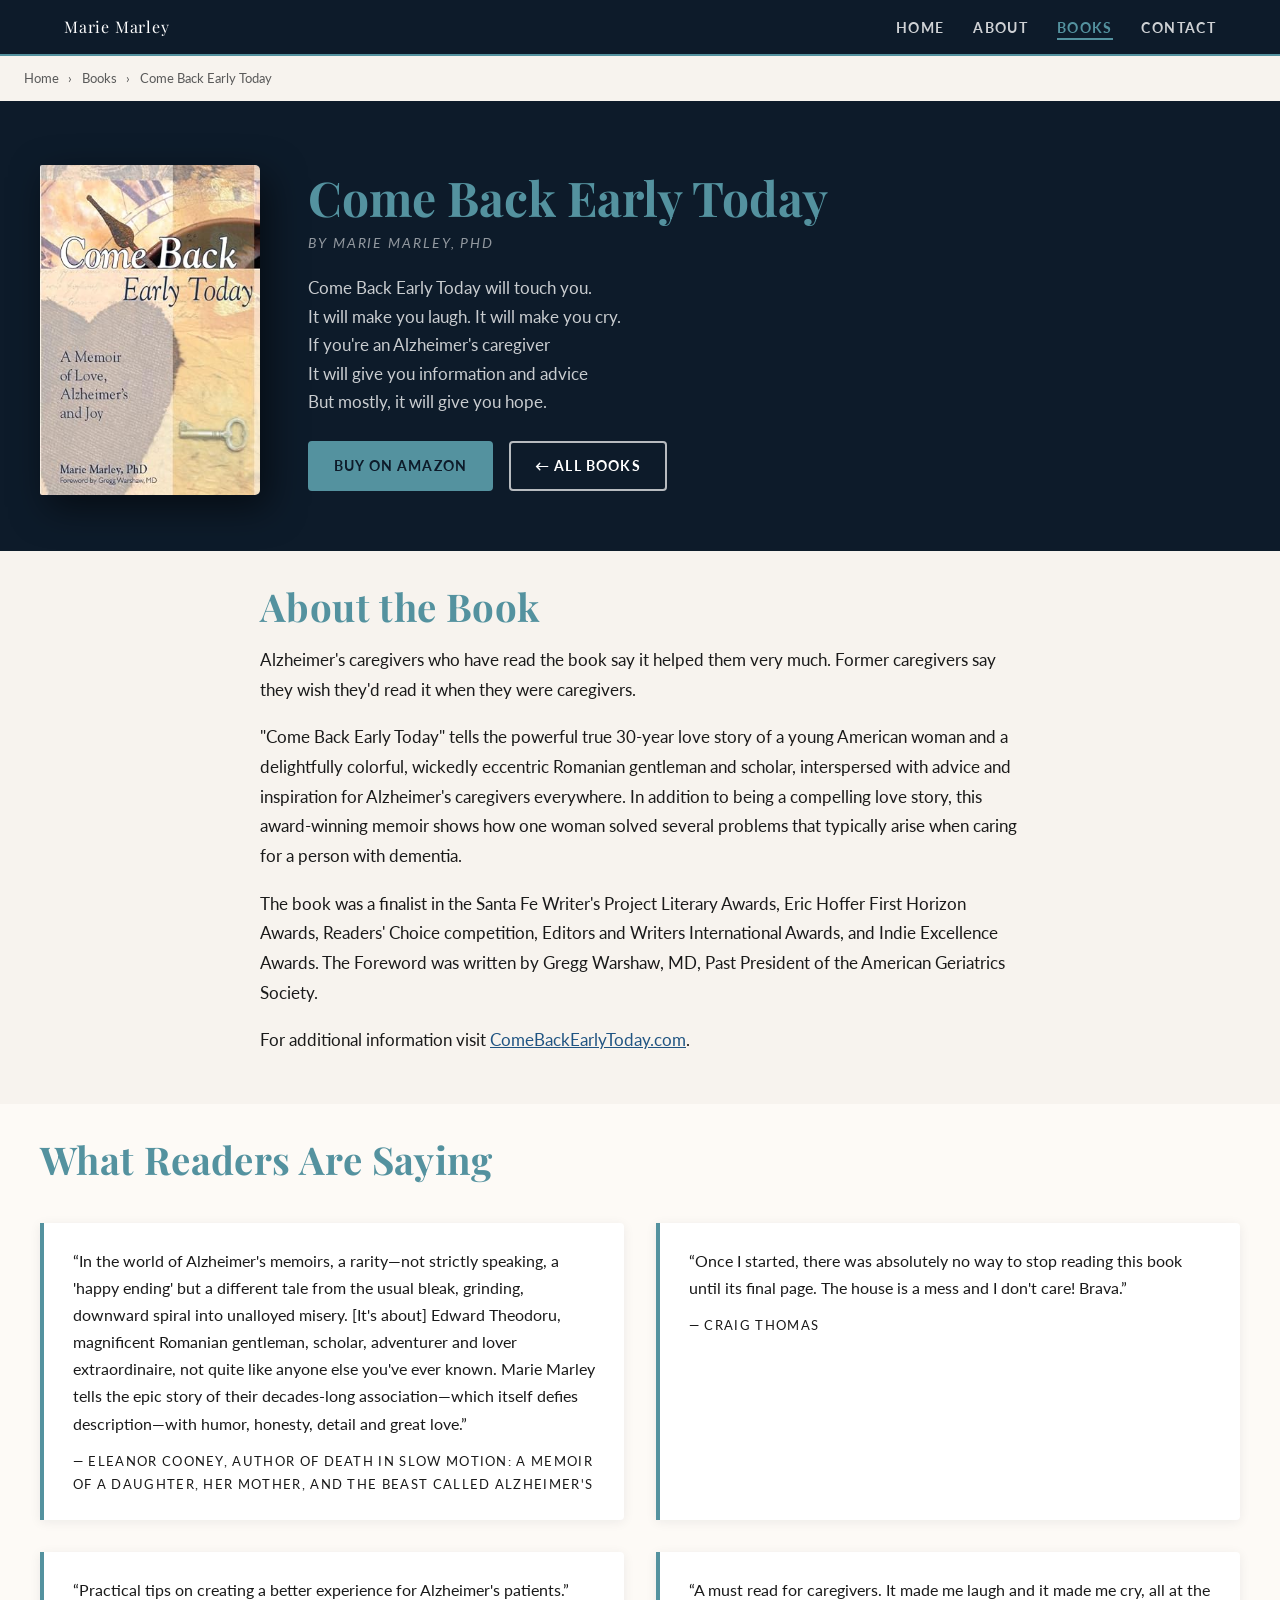
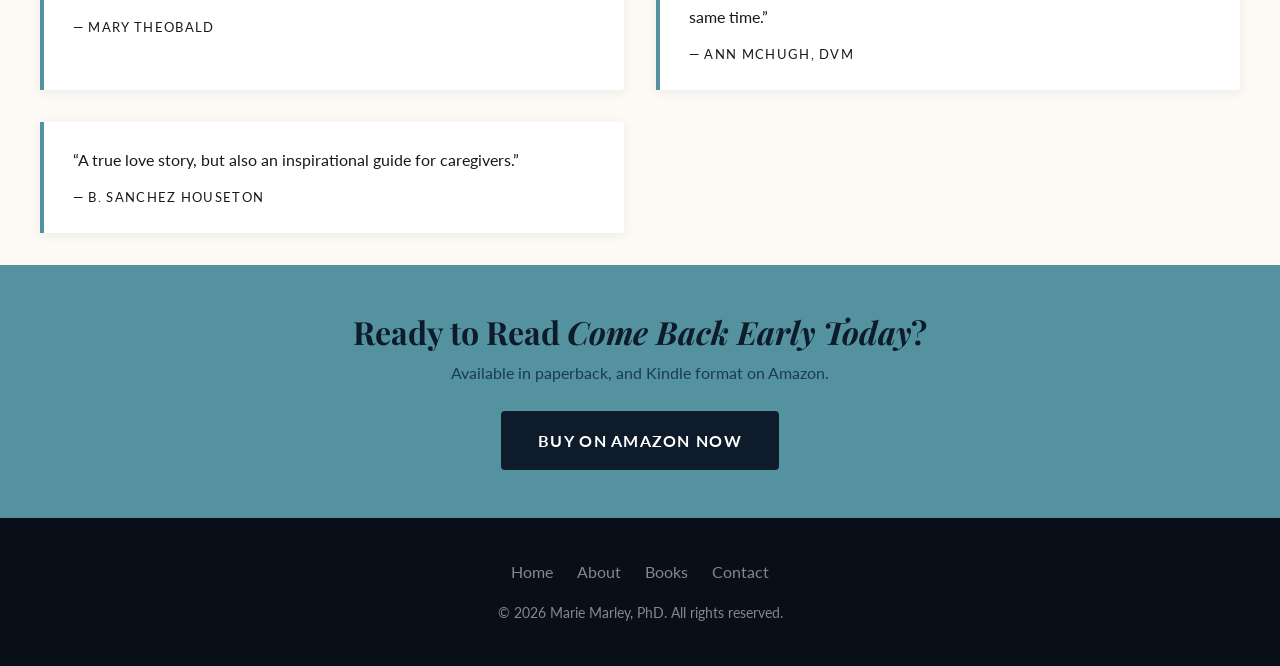
==== commit 5e55d3c7: "fix: minor tweaks from client and meta keywords" ====
--- a/books/come-back-early-today.html
+++ b/books/come-back-early-today.html
@@ -8,6 +8,10 @@
     <meta
       name="description"
       content="Award-winning 'Come Back Early Today' tells the powerful love story of a young American woman and a delightfully colorful, wickedly eccentric Romanian gentleman and scholar, with a focus on the time he had Alzheimer's"
+    />    
+    <meta
+      name="keywords"
+      content="Memoir, Nonfiction, Alzheimer's, Dementia, Alzheimer's caregiving, Dementia caregiving, Caregiving, Marie Marley, Marley, Theodoru, Edward Theodoru, Ed Theodoru, Romance, Love story, Come Back Early Today"
     />
     <meta name="author" content="Marie Marley, PhD" />
     <meta name="robots" content="index, follow" />
@@ -66,6 +70,7 @@
         }
       }
     </script>
+    <meta http-equiv="X-Clacks-Overhead" content="GNU Terry Pratchett" />  
   </head>
 
   <body>
@@ -161,7 +166,7 @@
           </p>
           <p>
             For additional information visit
-            <a href="https:www.ComeBackEarlyToday.com">ComeBackEarlyToday.com</a
+            <a href="http://www.comebackearlytoday.com">ComeBackEarlyToday.com</a
             >.
           </p>
         </div>
@@ -230,7 +235,7 @@
       <!-- CTA Banner -->
       <section class="book-cta-banner" aria-labelledby="cta-heading">
         <h2 id="cta-heading">Ready to Read <em>Come Back Early Today</em>?</h2>
-        <p>Available in paperback, and Kindle on Amazon.</p>
+        <p>Available in paperback, and Kindle format on Amazon.</p>
         <a
           href="https://a.co/d/095ijXGt"
           class="btn btn-primary"
--- a/style.css
+++ b/style.css
@@ -24,7 +24,7 @@
   --vt-wood-light: #3d2e1f;
 
   --max-w: 1200px;
-  --section-pad: 4rem 1.5rem;
+  --section-pad: 2rem 1.5rem;
   --radius: 4px;
 }
 
@@ -54,6 +54,7 @@
   font-size: clamp(1.6rem, 3.5vw, 2.4rem);
   margin-bottom: 0.5rem;
   letter-spacing: 0.01em;
+  margin-bottom: 2.5rem;
 }
 
 .section-subhead {
@@ -140,6 +141,7 @@
     rgba(13,27,42,0.25) 55%,
     rgba(13,27,42,0.72) 100%
   );
+  filter: brightness(15);
 }
 
 .hero-content {
@@ -320,8 +322,6 @@
   text-decoration: underline;
 }
 
-.nav-logo span { color: var(--aqua); }
-
 .nav-links {
   display: flex;
   gap: 1.8rem;
@@ -448,8 +448,12 @@
 
 .book-card-title {
   color: var(--aqua);
-  font-size: 1.25rem;
+  font-size: 1.5rem;
   margin-bottom: 0.4rem;
+}
+
+a.book-card-title {
+  text-decoration: none;
 }
 
 .book-card-subtitle {
@@ -522,7 +526,7 @@
 .footer-links a {
   color: rgba(255,255,255,0.5);
   text-decoration: none;
-  font-size: 0.82rem;
+  font-size: 1rem;
   transition: color 0.2s;
 }
 .footer-links a:hover { color: var(--aqua); }
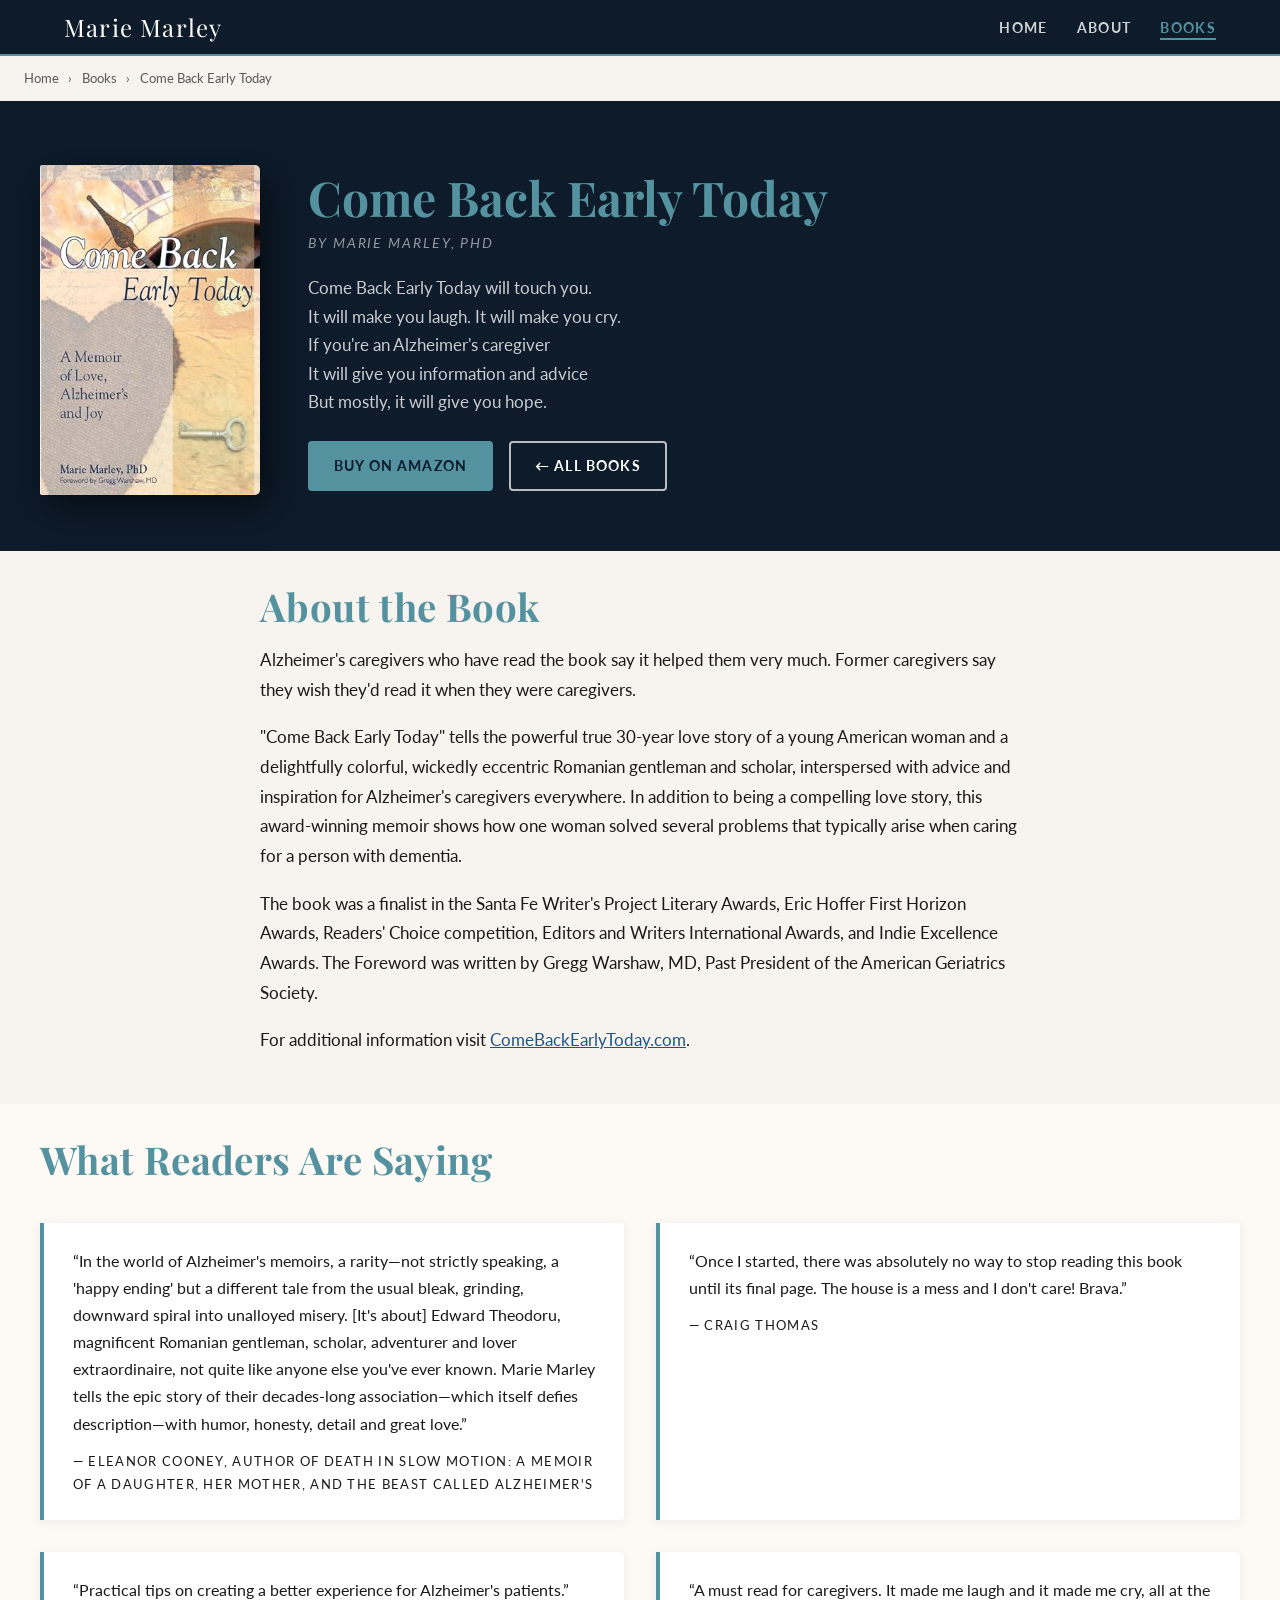
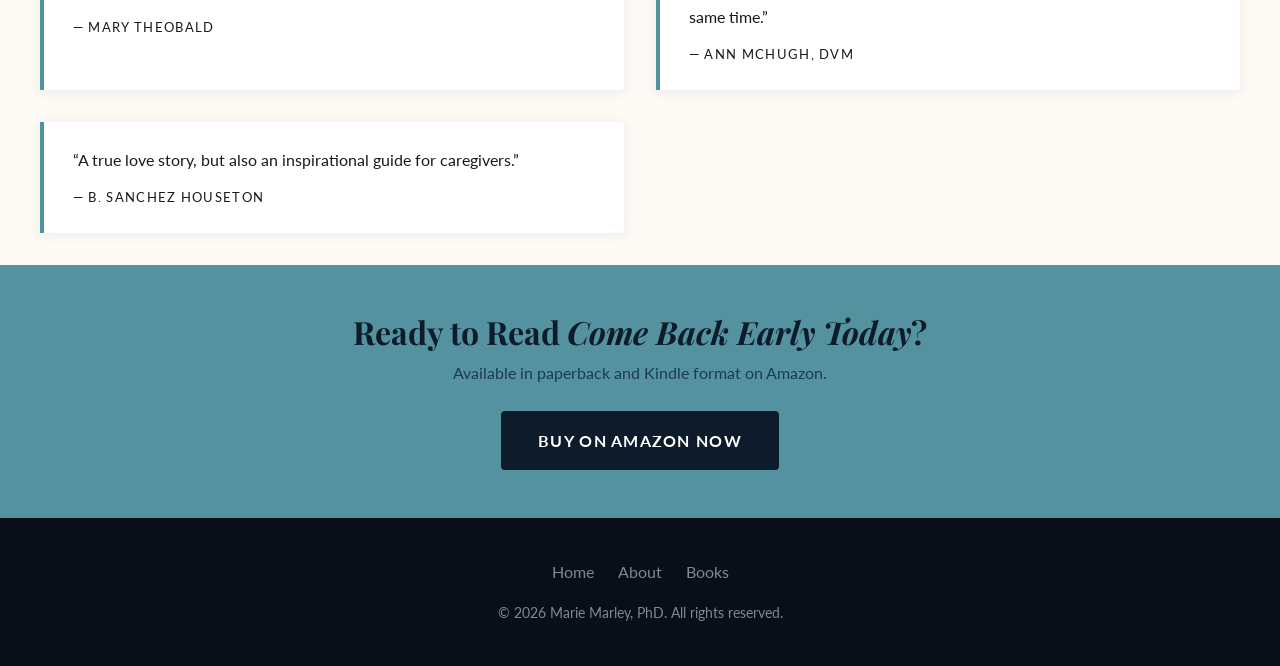
==== commit 8c025cb5: "fix: minor typo fixed" ====
--- a/books/come-back-early-today.html
+++ b/books/come-back-early-today.html
@@ -86,7 +86,6 @@
               >Books</a
             >
           </li>
-          <li><a href="../index.html#contact">Contact</a></li>
         </ul>
       </div>
     </nav>
@@ -235,7 +234,7 @@
       <!-- CTA Banner -->
       <section class="book-cta-banner" aria-labelledby="cta-heading">
         <h2 id="cta-heading">Ready to Read <em>Come Back Early Today</em>?</h2>
-        <p>Available in paperback, and Kindle format on Amazon.</p>
+        <p>Available in paperback and Kindle format on Amazon.</p>
         <a
           href="https://a.co/d/095ijXGt"
           class="btn btn-primary"
@@ -254,7 +253,6 @@
           <li><a href="../index.html">Home</a></li>
           <li><a href="../index.html#about">About</a></li>
           <li><a href="../index.html#books">Books</a></li>
-          <li><a href="../index.html#contact">Contact</a></li>
         </ul>
         <p class="footer-copy">
           &copy; <span id="yr"></span> Marie Marley, PhD. All rights reserved.
--- a/style.css
+++ b/style.css
@@ -311,7 +311,7 @@
 
 .nav-logo {
   font-family: 'Playfair Display', Georgia, serif;
-  font-size: 1rem;
+  font-size: 1.5rem;
   color: white;
   text-decoration: none;
   letter-spacing: 0.05em;
@@ -745,6 +745,12 @@
 @media (max-width: 640px) {
   :root { --section-pad: 2.8rem 1.2rem; }
 
+  .nav-logo {
+    line-height: 1.2rem;
+    font-size: 1.2rem;
+    padding-right: 1rem;
+  }
+
   .shelf-books { gap: 0.8rem; }
   .shelf-book img { width: clamp(55px, 18vw, 90px); }
 
